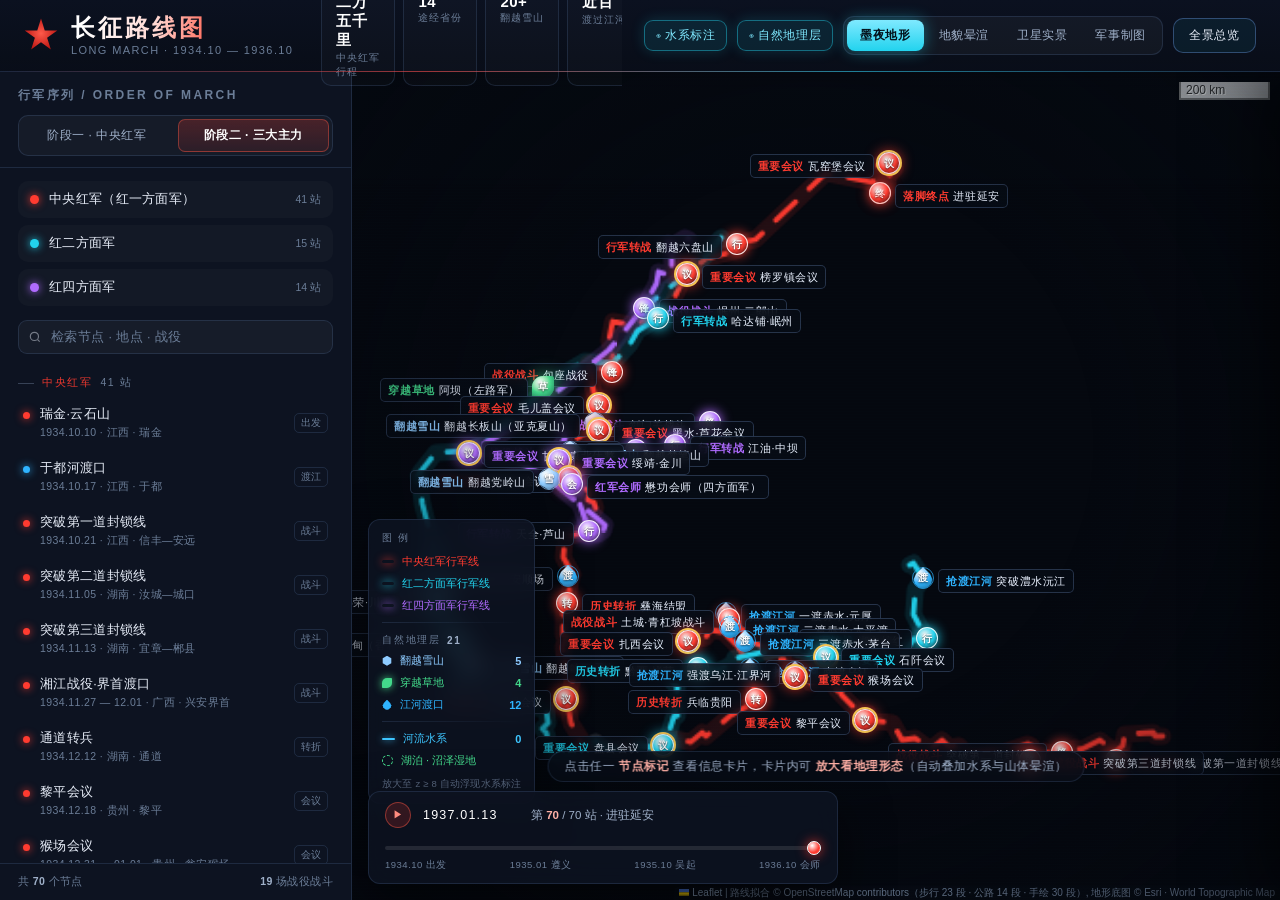
==== index.html @ 1a01e7fc "Add files via upload" ====
<!DOCTYPE html>
<html lang="zh-CN">
<head>
<meta charset="UTF-8">
<meta name="viewport" content="width=device-width, initial-scale=1.0">
<title>长征路线图 · 1934—1936</title>
<link rel="stylesheet" href="assets/vendor/leaflet/leaflet.css">
<link rel="stylesheet" href="assets/css/style.css">
</head>
<body>

<div id="app">

  <!-- ============ 顶栏 ============ -->
  <header class="topbar">
    <div class="brand">
      <div class="star"></div>
      <div>
        <h1>长征路线图</h1>
        <p>LONG MARCH · 1934.10 — 1936.10</p>
      </div>
    </div>

    <div class="hstats">
      <div class="hstat"><b>二万五千里</b><span>中央红军行程</span></div>
      <div class="hstat"><b>14</b><span>途经省份</span></div>
      <div class="hstat"><b>20+</b><span>翻越雪山</span></div>
      <div class="hstat"><b>近百</b><span>渡过江河</span></div>
      <div class="hstat"><b>—</b><span>重要节点</span></div>
    </div>

    <div class="topright">
      <button class="btn-mini on" id="btnWater" title="放大到较高层级自动浮现河流、湖泊、湿地标注">水系标注</button>
      <button class="btn-mini on" id="btnGeo" title="雪山 / 草地 / 渡口 独立图层">自然地理层</button>
      <div class="basegrp">
        <button data-base="night" class="on">墨夜地形</button>
        <button data-base="relief">地貌晕渲</button>
        <button data-base="sat">卫星实景</button>
        <button data-base="natgeo">军事制图</button>
      </div>
      <button class="btn-pano" id="btnPano">全景总览</button>
    </div>
  </header>

  <!-- ============ 侧栏 ============ -->
  <aside class="side" id="side">
    <div class="side-head">
      <h2>行军序列 / ORDER OF MARCH</h2>
      <div class="phase">
        <button data-phase="1">阶段一 · 中央红军</button>
        <button data-phase="2" class="on">阶段二 · 三大主力</button>
      </div>
    </div>

    <div class="armies">
      <div class="army" data-a="c1"><span class="sw"></span><span class="nm">中央红军（红一方面军）</span><span class="ct"></span></div>
      <div class="army" data-a="c2"><span class="sw"></span><span class="nm">红二方面军</span><span class="ct"></span></div>
      <div class="army" data-a="c4"><span class="sw"></span><span class="nm">红四方面军</span><span class="ct"></span></div>
    </div>

    <div class="searchbox">
      <svg viewBox="0 0 24 24" fill="none" stroke="currentColor" stroke-width="2"><circle cx="11" cy="11" r="7"/><path d="M20 20l-3.5-3.5"/></svg>
      <input id="searchInput" type="text" placeholder="检索节点 · 地点 · 战役">
    </div>

    <div class="nodelist" id="nodelist"></div>

    <div class="side-foot">
      <span>共 <b id="totalCount">0</b> 个节点</span>
      <span><b id="battleCount">0</b> 场战役战斗</span>
    </div>
  </aside>

  <!-- ============ 地图区 ============ -->
  <main class="maparea">
    <div id="map"></div>
    <div class="map-vignette"></div>
    <div class="scan"></div>

    <div class="legend">
      <div class="lt">图 例</div>
      <div class="lr sq" style="color:#ff3b30"><i></i>中央红军行军线</div>
      <div class="lr sq" style="color:#22d3ee"><i></i>红二方面军行军线</div>
      <div class="lr sq" style="color:#b06bff"><i></i>红四方面军行军线</div>

      <div class="lg-sep"></div>
      <div class="lt lt2">自然地理层 <b id="geoTotal">0</b></div>
      <div class="lr" style="color:#8ecbff"><i class="sh-hex" style="--c:#8ecbff"></i>翻越雪山 <b id="snowCount">0</b></div>
      <div class="lr" style="color:#43d98b"><i class="sh-leaf" style="--c:#43d98b"></i>穿越草地 <b id="grassCount">0</b></div>
      <div class="lr" style="color:#2fb4ff"><i class="sh-drop" style="--c:#2fb4ff"></i>江河渡口 <b id="riverCount">0</b></div>

      <div class="lg-sep"></div>
      <div class="lr" style="color:#3ec6ff"><i class="sh-line" style="--c:#3ec6ff"></i>河流水系 <b id="waterCount">0</b></div>
      <div class="lr" style="color:#43d98b"><i class="sh-wet" style="--c:#43d98b"></i>湖泊 · 沼泽湿地</div>
      <div class="lg-note">放大至 z ≥ 8 自动浮现水系标注</div>
    </div>

    <div class="terrain-chip" id="terrainChip">
      <div class="tc-ico" id="tcIco">雪</div>
      <div class="tc-tx">
        <b id="tcTitle">地形视图</b>
        <s id="tcSub"></s>
        <s id="tcGeo" class="tc-geo"></s>
        <s id="tcWater" class="tc-water"></s>
      </div>
      <button class="tc-x" id="tcClose">返回路线全景</button>
    </div>

    <div class="hint" id="hint">点击任一 <b>节点标记</b> 查看信息卡片，卡片内可 <b>放大看地理形态</b>（自动叠加水系与山体晕渲）</div>

    <!-- 信息卡片 -->
    <section class="card" id="card"></section>

    <!-- 时间轴 -->
    <div class="timeline" id="timeline">
      <div class="tl-top">
        <button class="tl-play" id="tlPlay">▶</button>
        <span class="tl-date" id="tlDate">1934.10.10</span>
        <span class="tl-cur" id="tlCur"></span>
      </div>
      <input type="range" class="tl-range" id="tlRange" min="0" max="0" value="0" step="1">
      <div class="tl-ticks"><span>1934.10 出发</span><span>1935.01 遵义</span><span>1935.10 吴起</span><span>1936.10 会师</span></div>
    </div>
  </main>

  <!-- 加载层 -->
  <div class="loading" id="loading">
    <div class="load-in">
      <div class="load-ring"></div>
      <span>正在装载行军路线</span>
    </div>
  </div>
</div>

<script src="assets/vendor/leaflet/leaflet.js"></script>
<script src="assets/js/data.js"></script>
<script src="assets/js/geo.js"></script>
<script src="assets/js/routes-geo.js"></script>
<script src="assets/js/app.js"></script>
</body>
</html>
---- assets/vendor/leaflet/leaflet.css ----
/* required styles */

.leaflet-pane,
.leaflet-tile,
.leaflet-marker-icon,
.leaflet-marker-shadow,
.leaflet-tile-container,
.leaflet-pane > svg,
.leaflet-pane > canvas,
.leaflet-zoom-box,
.leaflet-image-layer,
.leaflet-layer {
	position: absolute;
	left: 0;
	top: 0;
	}
.leaflet-container {
	overflow: hidden;
	}
.leaflet-tile,
.leaflet-marker-icon,
.leaflet-marker-shadow {
	-webkit-user-select: none;
	   -moz-user-select: none;
	        user-select: none;
	  -webkit-user-drag: none;
	}
/* Prevents IE11 from highlighting tiles in blue */
.leaflet-tile::selection {
	background: transparent;
}
/* Safari renders non-retina tile on retina better with this, but Chrome is worse */
.leaflet-safari .leaflet-tile {
	image-rendering: -webkit-optimize-contrast;
	}
/* hack that prevents hw layers "stretching" when loading new tiles */
.leaflet-safari .leaflet-tile-container {
	width: 1600px;
	height: 1600px;
	-webkit-transform-origin: 0 0;
	}
.leaflet-marker-icon,
.leaflet-marker-shadow {
	display: block;
	}
/* .leaflet-container svg: reset svg max-width decleration shipped in Joomla! (joomla.org) 3.x */
/* .leaflet-container img: map is broken in FF if you have max-width: 100% on tiles */
.leaflet-container .leaflet-overlay-pane svg {
	max-width: none !important;
	max-height: none !important;
	}
.leaflet-container .leaflet-marker-pane img,
.leaflet-container .leaflet-shadow-pane img,
.leaflet-container .leaflet-tile-pane img,
.leaflet-container img.leaflet-image-layer,
.leaflet-container .leaflet-tile {
	max-width: none !important;
	max-height: none !important;
	width: auto;
	padding: 0;
	}

.leaflet-container img.leaflet-tile {
	/* See: https://bugs.chromium.org/p/chromium/issues/detail?id=600120 */
	mix-blend-mode: plus-lighter;
}

.leaflet-container.leaflet-touch-zoom {
	-ms-touch-action: pan-x pan-y;
	touch-action: pan-x pan-y;
	}
.leaflet-container.leaflet-touch-drag {
	-ms-touch-action: pinch-zoom;
	/* Fallback for FF which doesn't support pinch-zoom */
	touch-action: none;
	touch-action: pinch-zoom;
}
.leaflet-container.leaflet-touch-drag.leaflet-touch-zoom {
	-ms-touch-action: none;
	touch-action: none;
}
.leaflet-container {
	-webkit-tap-highlight-color: transparent;
}
.leaflet-container a {
	-webkit-tap-highlight-color: rgba(51, 181, 229, 0.4);
}
.leaflet-tile {
	filter: inherit;
	visibility: hidden;
	}
.leaflet-tile-loaded {
	visibility: inherit;
	}
.leaflet-zoom-box {
	width: 0;
	height: 0;
	-moz-box-sizing: border-box;
	     box-sizing: border-box;
	z-index: 800;
	}
/* workaround for https://bugzilla.mozilla.org/show_bug.cgi?id=888319 */
.leaflet-overlay-pane svg {
	-moz-user-select: none;
	}

.leaflet-pane         { z-index: 400; }

.leaflet-tile-pane    { z-index: 200; }
.leaflet-overlay-pane { z-index: 400; }
.leaflet-shadow-pane  { z-index: 500; }
.leaflet-marker-pane  { z-index: 600; }
.leaflet-tooltip-pane   { z-index: 650; }
.leaflet-popup-pane   { z-index: 700; }

.leaflet-map-pane canvas { z-index: 100; }
.leaflet-map-pane svg    { z-index: 200; }

.leaflet-vml-shape {
	width: 1px;
	height: 1px;
	}
.lvml {
	behavior: url(#default#VML);
	display: inline-block;
	position: absolute;
	}


/* control positioning */

.leaflet-control {
	position: relative;
	z-index: 800;
	pointer-events: visiblePainted; /* IE 9-10 doesn't have auto */
	pointer-events: auto;
	}
.leaflet-top,
.leaflet-bottom {
	position: absolute;
	z-index: 1000;
	pointer-events: none;
	}
.leaflet-top {
	top: 0;
	}
.leaflet-right {
	right: 0;
	}
.leaflet-bottom {
	bottom: 0;
	}
.leaflet-left {
	left: 0;
	}
.leaflet-control {
	float: left;
	clear: both;
	}
.leaflet-right .leaflet-control {
	float: right;
	}
.leaflet-top .leaflet-control {
	margin-top: 10px;
	}
.leaflet-bottom .leaflet-control {
	margin-bottom: 10px;
	}
.leaflet-left .leaflet-control {
	margin-left: 10px;
	}
.leaflet-right .leaflet-control {
	margin-right: 10px;
	}


/* zoom and fade animations */

.leaflet-fade-anim .leaflet-popup {
	opacity: 0;
	-webkit-transition: opacity 0.2s linear;
	   -moz-transition: opacity 0.2s linear;
	        transition: opacity 0.2s linear;
	}
.leaflet-fade-anim .leaflet-map-pane .leaflet-popup {
	opacity: 1;
	}
.leaflet-zoom-animated {
	-webkit-transform-origin: 0 0;
	    -ms-transform-origin: 0 0;
	        transform-origin: 0 0;
	}
svg.leaflet-zoom-animated {
	will-change: transform;
}

.leaflet-zoom-anim .leaflet-zoom-animated {
	-webkit-transition: -webkit-transform 0.25s cubic-bezier(0,0,0.25,1);
	   -moz-transition:    -moz-transform 0.25s cubic-bezier(0,0,0.25,1);
	        transition:         transform 0.25s cubic-bezier(0,0,0.25,1);
	}
.leaflet-zoom-anim .leaflet-tile,
.leaflet-pan-anim .leaflet-tile {
	-webkit-transition: none;
	   -moz-transition: none;
	        transition: none;
	}

.leaflet-zoom-anim .leaflet-zoom-hide {
	visibility: hidden;
	}


/* cursors */

.leaflet-interactive {
	cursor: pointer;
	}
.leaflet-grab {
	cursor: -webkit-grab;
	cursor:    -moz-grab;
	cursor:         grab;
	}
.leaflet-crosshair,
.leaflet-crosshair .leaflet-interactive {
	cursor: crosshair;
	}
.leaflet-popup-pane,
.leaflet-control {
	cursor: auto;
	}
.leaflet-dragging .leaflet-grab,
.leaflet-dragging .leaflet-grab .leaflet-interactive,
.leaflet-dragging .leaflet-marker-draggable {
	cursor: move;
	cursor: -webkit-grabbing;
	cursor:    -moz-grabbing;
	cursor:         grabbing;
	}

/* marker & overlays interactivity */
.leaflet-marker-icon,
.leaflet-marker-shadow,
.leaflet-image-layer,
.leaflet-pane > svg path,
.leaflet-tile-container {
	pointer-events: none;
	}

.leaflet-marker-icon.leaflet-interactive,
.leaflet-image-layer.leaflet-interactive,
.leaflet-pane > svg path.leaflet-interactive,
svg.leaflet-image-layer.leaflet-interactive path {
	pointer-events: visiblePainted; /* IE 9-10 doesn't have auto */
	pointer-events: auto;
	}

/* visual tweaks */

.leaflet-container {
	background: #ddd;
	outline-offset: 1px;
	}
.leaflet-container a {
	color: #0078A8;
	}
.leaflet-zoom-box {
	border: 2px dotted #38f;
	background: rgba(255,255,255,0.5);
	}


/* general typography */
.leaflet-container {
	font-family: "Helvetica Neue", Arial, Helvetica, sans-serif;
	font-size: 12px;
	font-size: 0.75rem;
	line-height: 1.5;
	}


/* general toolbar styles */

.leaflet-bar {
	box-shadow: 0 1px 5px rgba(0,0,0,0.65);
	border-radius: 4px;
	}
.leaflet-bar a {
	background-color: #fff;
	border-bottom: 1px solid #ccc;
	width: 26px;
	height: 26px;
	line-height: 26px;
	display: block;
	text-align: center;
	text-decoration: none;
	color: black;
	}
.leaflet-bar a,
.leaflet-control-layers-toggle {
	background-position: 50% 50%;
	background-repeat: no-repeat;
	display: block;
	}
.leaflet-bar a:hover,
.leaflet-bar a:focus {
	background-color: #f4f4f4;
	}
.leaflet-bar a:first-child {
	border-top-left-radius: 4px;
	border-top-right-radius: 4px;
	}
.leaflet-bar a:last-child {
	border-bottom-left-radius: 4px;
	border-bottom-right-radius: 4px;
	border-bottom: none;
	}
.leaflet-bar a.leaflet-disabled {
	cursor: default;
	background-color: #f4f4f4;
	color: #bbb;
	}

.leaflet-touch .leaflet-bar a {
	width: 30px;
	height: 30px;
	line-height: 30px;
	}
.leaflet-touch .leaflet-bar a:first-child {
	border-top-left-radius: 2px;
	border-top-right-radius: 2px;
	}
.leaflet-touch .leaflet-bar a:last-child {
	border-bottom-left-radius: 2px;
	border-bottom-right-radius: 2px;
	}

/* zoom control */

.leaflet-control-zoom-in,
.leaflet-control-zoom-out {
	font: bold 18px 'Lucida Console', Monaco, monospace;
	text-indent: 1px;
	}

.leaflet-touch .leaflet-control-zoom-in, .leaflet-touch .leaflet-control-zoom-out  {
	font-size: 22px;
	}


/* layers control */

.leaflet-control-layers {
	box-shadow: 0 1px 5px rgba(0,0,0,0.4);
	background: #fff;
	border-radius: 5px;
	}
.leaflet-control-layers-toggle {
	background-image: url(images/layers.png);
	width: 36px;
	height: 36px;
	}
.leaflet-retina .leaflet-control-layers-toggle {
	background-image: url(images/layers-2x.png);
	background-size: 26px 26px;
	}
.leaflet-touch .leaflet-control-layers-toggle {
	width: 44px;
	height: 44px;
	}
.leaflet-control-layers .leaflet-control-layers-list,
.leaflet-control-layers-expanded .leaflet-control-layers-toggle {
	display: none;
	}
.leaflet-control-layers-expanded .leaflet-control-layers-list {
	display: block;
	position: relative;
	}
.leaflet-control-layers-expanded {
	padding: 6px 10px 6px 6px;
	color: #333;
	background: #fff;
	}
.leaflet-control-layers-scrollbar {
	overflow-y: scroll;
	overflow-x: hidden;
	padding-right: 5px;
	}
.leaflet-control-layers-selector {
	margin-top: 2px;
	position: relative;
	top: 1px;
	}
.leaflet-control-layers label {
	display: block;
	font-size: 13px;
	font-size: 1.08333em;
	}
.leaflet-control-layers-separator {
	height: 0;
	border-top: 1px solid #ddd;
	margin: 5px -10px 5px -6px;
	}

/* Default icon URLs */
.leaflet-default-icon-path { /* used only in path-guessing heuristic, see L.Icon.Default */
	background-image: url(images/marker-icon.png);
	}


/* attribution and scale controls */

.leaflet-container .leaflet-control-attribution {
	background: #fff;
	background: rgba(255, 255, 255, 0.8);
	margin: 0;
	}
.leaflet-control-attribution,
.leaflet-control-scale-line {
	padding: 0 5px;
	color: #333;
	line-height: 1.4;
	}
.leaflet-control-attribution a {
	text-decoration: none;
	}
.leaflet-control-attribution a:hover,
.leaflet-control-attribution a:focus {
	text-decoration: underline;
	}
.leaflet-attribution-flag {
	display: inline !important;
	vertical-align: baseline !important;
	width: 1em;
	height: 0.6669em;
	}
.leaflet-left .leaflet-control-scale {
	margin-left: 5px;
	}
.leaflet-bottom .leaflet-control-scale {
	margin-bottom: 5px;
	}
.leaflet-control-scale-line {
	border: 2px solid #777;
	border-top: none;
	line-height: 1.1;
	padding: 2px 5px 1px;
	white-space: nowrap;
	-moz-box-sizing: border-box;
	     box-sizing: border-box;
	background: rgba(255, 255, 255, 0.8);
	text-shadow: 1px 1px #fff;
	}
.leaflet-control-scale-line:not(:first-child) {
	border-top: 2px solid #777;
	border-bottom: none;
	margin-top: -2px;
	}
.leaflet-control-scale-line:not(:first-child):not(:last-child) {
	border-bottom: 2px solid #777;
	}

.leaflet-touch .leaflet-control-attribution,
.leaflet-touch .leaflet-control-layers,
.leaflet-touch .leaflet-bar {
	box-shadow: none;
	}
.leaflet-touch .leaflet-control-layers,
.leaflet-touch .leaflet-bar {
	border: 2px solid rgba(0,0,0,0.2);
	background-clip: padding-box;
	}


/* popup */

.leaflet-popup {
	position: absolute;
	text-align: center;
	margin-bottom: 20px;
	}
.leaflet-popup-content-wrapper {
	padding: 1px;
	text-align: left;
	border-radius: 12px;
	}
.leaflet-popup-content {
	margin: 13px 24px 13px 20px;
	line-height: 1.3;
	font-size: 13px;
	font-size: 1.08333em;
	min-height: 1px;
	}
.leaflet-popup-content p {
	margin: 17px 0;
	margin: 1.3em 0;
	}
.leaflet-popup-tip-container {
	width: 40px;
	height: 20px;
	position: absolute;
	left: 50%;
	margin-top: -1px;
	margin-left: -20px;
	overflow: hidden;
	pointer-events: none;
	}
.leaflet-popup-tip {
	width: 17px;
	height: 17px;
	padding: 1px;

	margin: -10px auto 0;
	pointer-events: auto;

	-webkit-transform: rotate(45deg);
	   -moz-transform: rotate(45deg);
	    -ms-transform: rotate(45deg);
	        transform: rotate(45deg);
	}
.leaflet-popup-content-wrapper,
.leaflet-popup-tip {
	background: white;
	color: #333;
	box-shadow: 0 3px 14px rgba(0,0,0,0.4);
	}
.leaflet-container a.leaflet-popup-close-button {
	position: absolute;
	top: 0;
	right: 0;
	border: none;
	text-align: center;
	width: 24px;
	height: 24px;
	font: 16px/24px Tahoma, Verdana, sans-serif;
	color: #757575;
	text-decoration: none;
	background: transparent;
	}
.leaflet-container a.leaflet-popup-close-button:hover,
.leaflet-container a.leaflet-popup-close-button:focus {
	color: #585858;
	}
.leaflet-popup-scrolled {
	overflow: auto;
	}

.leaflet-oldie .leaflet-popup-content-wrapper {
	-ms-zoom: 1;
	}
.leaflet-oldie .leaflet-popup-tip {
	width: 24px;
	margin: 0 auto;

	-ms-filter: "progid:DXImageTransform.Microsoft.Matrix(M11=0.70710678, M12=0.70710678, M21=-0.70710678, M22=0.70710678)";
	filter: progid:DXImageTransform.Microsoft.Matrix(M11=0.70710678, M12=0.70710678, M21=-0.70710678, M22=0.70710678);
	}

.leaflet-oldie .leaflet-control-zoom,
.leaflet-oldie .leaflet-control-layers,
.leaflet-oldie .leaflet-popup-content-wrapper,
.leaflet-oldie .leaflet-popup-tip {
	border: 1px solid #999;
	}


/* div icon */

.leaflet-div-icon {
	background: #fff;
	border: 1px solid #666;
	}


/* Tooltip */
/* Base styles for the element that has a tooltip */
.leaflet-tooltip {
	position: absolute;
	padding: 6px;
	background-color: #fff;
	border: 1px solid #fff;
	border-radius: 3px;
	color: #222;
	white-space: nowrap;
	-webkit-user-select: none;
	-moz-user-select: none;
	-ms-user-select: none;
	user-select: none;
	pointer-events: none;
	box-shadow: 0 1px 3px rgba(0,0,0,0.4);
	}
.leaflet-tooltip.leaflet-interactive {
	cursor: pointer;
	pointer-events: auto;
	}
.leaflet-tooltip-top:before,
.leaflet-tooltip-bottom:before,
.leaflet-tooltip-left:before,
.leaflet-tooltip-right:before {
	position: absolute;
	pointer-events: none;
	border: 6px solid transparent;
	background: transparent;
	content: "";
	}

/* Directions */

.leaflet-tooltip-bottom {
	margin-top: 6px;
}
.leaflet-tooltip-top {
	margin-top: -6px;
}
.leaflet-tooltip-bottom:before,
.leaflet-tooltip-top:before {
	left: 50%;
	margin-left: -6px;
	}
.leaflet-tooltip-top:before {
	bottom: 0;
	margin-bottom: -12px;
	border-top-color: #fff;
	}
.leaflet-tooltip-bottom:before {
	top: 0;
	margin-top: -12px;
	margin-left: -6px;
	border-bottom-color: #fff;
	}
.leaflet-tooltip-left {
	margin-left: -6px;
}
.leaflet-tooltip-right {
	margin-left: 6px;
}
.leaflet-tooltip-left:before,
.leaflet-tooltip-right:before {
	top: 50%;
	margin-top: -6px;
	}
.leaflet-tooltip-left:before {
	right: 0;
	margin-right: -12px;
	border-left-color: #fff;
	}
.leaflet-tooltip-right:before {
	left: 0;
	margin-left: -12px;
	border-right-color: #fff;
	}

/* Printing */

@media print {
	/* Prevent printers from removing background-images of controls. */
	.leaflet-control {
		-webkit-print-color-adjust: exact;
		print-color-adjust: exact;
		}
	}
---- assets/css/style.css ----
/* =========================================================
   长征路线图 · 指挥台样式
   ========================================================= */
:root{
  --bg:#070a12;
  --bg2:#0b1020;
  --panel:rgba(13,19,33,.86);
  --panel-solid:#0d1321;
  --line:rgba(120,160,220,.16);
  --line-strong:rgba(120,170,255,.34);
  --txt:#e8eef9;
  --txt2:#9fb0c9;
  --txt3:#6b7d97;
  --red:#ff3b30;
  --cyan:#22d3ee;
  --purple:#b06bff;
  --gold:#f5c451;
  --snow:#8fd6ff;
  --grass:#5fd39b;
  --r:14px;
  --shadow:0 18px 50px rgba(0,0,0,.55);
  --ui:"PingFang SC","Microsoft YaHei","Hiragino Sans GB",-apple-system,sans-serif;
  --serif:"Songti SC","Source Han Serif SC","Noto Serif CJK SC","STZhongsong","SimSun",serif;
}

*{box-sizing:border-box;margin:0;padding:0}
html,body{height:100%}
body{
  background:var(--bg);color:var(--txt);font-family:var(--ui);
  overflow:hidden;-webkit-font-smoothing:antialiased;
}
button{font-family:inherit;color:inherit;background:none;border:0;cursor:pointer}
::-webkit-scrollbar{width:6px;height:6px}
::-webkit-scrollbar-thumb{background:rgba(120,170,255,.24);border-radius:3px}
::-webkit-scrollbar-track{background:transparent}

/* ---------- 布局 ---------- */
#app{
  height:100vh;display:grid;
  grid-template-columns:352px 1fr;
  grid-template-rows:72px 1fr;
  grid-template-areas:"top top" "side map";
  position:relative;
}

/* ---------- 顶栏 ---------- */
.topbar{
  grid-area:top;display:flex;align-items:center;gap:22px;
  padding:0 24px;background:linear-gradient(180deg,#0b1120 0%,rgba(9,14,25,.94) 100%);
  border-bottom:1px solid var(--line);position:relative;z-index:900;
}
.topbar::after{
  content:"";position:absolute;left:0;right:0;bottom:-1px;height:1px;
  background:linear-gradient(90deg,transparent,rgba(255,59,48,.55),rgba(34,211,238,.5),transparent);
}
.brand{display:flex;align-items:center;gap:13px;flex:0 0 auto}
.star{
  width:34px;height:34px;flex:0 0 auto;position:relative;display:grid;place-items:center;
  background:radial-gradient(circle at 50% 45%,#ff5a4a,#c11d18 62%,#7c0f10);
  clip-path:polygon(50% 0,61% 35%,98% 35%,68% 57%,79% 91%,50% 70%,21% 91%,32% 57%,2% 35%,39% 35%);
  filter:drop-shadow(0 0 10px rgba(255,59,48,.65));
  animation:breathe 3.6s ease-in-out infinite;
}
@keyframes breathe{0%,100%{filter:drop-shadow(0 0 6px rgba(255,59,48,.5))}50%{filter:drop-shadow(0 0 16px rgba(255,80,60,.95))}}
.brand h1{
  font-family:var(--serif);font-size:24px;font-weight:700;letter-spacing:3px;line-height:1.1;
  background:linear-gradient(96deg,#fff 6%,#ffd9d3 38%,#ff6b5b 62%,#ffb9a8 92%);
  -webkit-background-clip:text;background-clip:text;-webkit-text-fill-color:transparent;
}
.brand p{font-size:11px;color:var(--txt3);letter-spacing:1.4px;margin-top:3px}

.hstats{display:flex;gap:8px;margin-left:6px;flex:1 1 auto;overflow:hidden}
.hstat{
  display:flex;flex-direction:column;gap:1px;padding:6px 14px;min-width:74px;
  border:1px solid var(--line);border-radius:10px;background:rgba(255,255,255,.018);
  position:relative;overflow:hidden;
}
.hstat b{font-size:15px;font-weight:700;letter-spacing:.5px;color:#fff;font-variant-numeric:tabular-nums}
.hstat span{font-size:10px;color:var(--txt3);letter-spacing:.8px}
.hstat::before{
  content:"";position:absolute;inset:0;background:linear-gradient(100deg,transparent 20%,rgba(120,190,255,.14) 50%,transparent 80%);
  transform:translateX(-120%);animation:sweep 6s ease-in-out infinite;
}
@keyframes sweep{0%,60%{transform:translateX(-120%)}100%{transform:translateX(120%)}}

.topright{display:flex;align-items:center;gap:10px;flex:0 0 auto}
.basegrp{display:flex;padding:3px;background:rgba(255,255,255,.04);border:1px solid var(--line);border-radius:11px;gap:2px}
.basegrp button{
  padding:7px 13px;font-size:12px;color:var(--txt2);border-radius:8px;letter-spacing:.6px;
  transition:.22s;
}
.basegrp button:hover{color:#fff;background:rgba(255,255,255,.06)}
.basegrp button.on{
  color:#04121c;font-weight:700;
  background:linear-gradient(180deg,#7fe9ff,#22d3ee);
  box-shadow:0 0 16px rgba(34,211,238,.45);
}
.btn-pano{
  padding:8px 15px;font-size:12px;letter-spacing:.8px;color:var(--txt);
  border:1px solid var(--line-strong);border-radius:10px;background:rgba(34,211,238,.07);
  transition:.22s;white-space:nowrap;
}
.btn-pano:hover{background:rgba(34,211,238,.18);box-shadow:0 0 18px rgba(34,211,238,.3)}

/* ---------- 侧栏 ---------- */
.side{
  grid-area:side;background:var(--panel-solid);border-right:1px solid var(--line);
  display:flex;flex-direction:column;min-height:0;position:relative;z-index:800;
}
.side-head{padding:15px 18px 11px;border-bottom:1px solid var(--line)}
.side-head h2{font-size:12px;letter-spacing:2.4px;color:var(--txt3);font-weight:600;text-transform:uppercase}
.phase{
  display:flex;gap:6px;margin-top:11px;padding:3px;background:rgba(255,255,255,.035);
  border:1px solid var(--line);border-radius:10px;
}
.phase button{
  flex:1;padding:7px 0;font-size:12px;color:var(--txt2);border-radius:7px;transition:.2s;letter-spacing:.5px;
}
.phase button.on{background:linear-gradient(180deg,rgba(255,59,48,.22),rgba(255,59,48,.1));color:#fff;border:1px solid rgba(255,90,70,.4);font-weight:600}
.armies{padding:13px 18px 4px;display:flex;flex-direction:column;gap:7px}
.army{
  display:flex;align-items:center;gap:10px;padding:9px 11px;border-radius:10px;cursor:pointer;
  border:1px solid transparent;background:rgba(255,255,255,.022);transition:.2s;
}
.army:hover{background:rgba(255,255,255,.05)}
.army .sw{width:9px;height:9px;border-radius:50%;flex:0 0 auto;background:var(--c);box-shadow:0 0 9px var(--c)}
.army .nm{font-size:12.5px;flex:1;letter-spacing:.3px;transition:.2s}
.army .ct{font-size:10.5px;color:var(--txt3);font-variant-numeric:tabular-nums}
.army.off{opacity:.38}
.army.off .nm{text-decoration:line-through;text-decoration-color:rgba(255,255,255,.35)}
.army[data-a="c1"]{--c:var(--red)}
.army[data-a="c2"]{--c:var(--cyan)}
.army[data-a="c4"]{--c:var(--purple)}

.searchbox{margin:10px 18px 4px;position:relative}
.searchbox input{
  width:100%;padding:9px 12px 9px 32px;font-size:12.5px;color:var(--txt);
  background:rgba(255,255,255,.04);border:1px solid var(--line);border-radius:9px;outline:none;font-family:inherit;
  transition:.2s;letter-spacing:.4px;
}
.searchbox input:focus{border-color:rgba(34,211,238,.55);box-shadow:0 0 0 3px rgba(34,211,238,.1)}
.searchbox input::placeholder{color:var(--txt3)}
.searchbox svg{position:absolute;left:10px;top:50%;transform:translateY(-50%);width:14px;height:14px;opacity:.45}

.nodelist{flex:1;overflow-y:auto;padding:8px 12px 16px;min-height:0}
.nl-group{margin-bottom:6px}
.nl-gt{
  display:flex;align-items:center;gap:8px;padding:10px 6px 6px;font-size:10.5px;letter-spacing:1.6px;color:var(--txt3);
}
.nl-gt i{width:16px;height:1px;background:currentColor;opacity:.45;display:block}
.nl-gt em{font-style:normal;color:var(--c,#fff);opacity:.9}
.ni{
  display:flex;gap:10px;padding:9px 10px;border-radius:9px;cursor:pointer;position:relative;
  transition:.16s;border:1px solid transparent;
}
.ni:hover{background:rgba(255,255,255,.05)}
.ni.on{background:rgba(255,59,48,.12);border-color:rgba(255,90,70,.4)}
.ni.dim{opacity:.3}
.ni .dot{
  width:7px;height:7px;border-radius:50%;margin-top:6px;flex:0 0 auto;
  background:var(--c);box-shadow:0 0 8px var(--c);
}
.ni .tx{flex:1;min-width:0}
.ni .tx b{display:block;font-size:12.5px;font-weight:500;letter-spacing:.3px;white-space:nowrap;overflow:hidden;text-overflow:ellipsis}
.ni .tx s{
  display:block;font-size:10.5px;color:var(--txt3);text-decoration:none;margin-top:3px;
  font-variant-numeric:tabular-nums;letter-spacing:.4px;
}
.ni .tp{font-size:10px;color:var(--txt3);align-self:center;padding:2px 6px;border:1px solid var(--line);border-radius:5px}
.side-foot{
  padding:11px 18px;border-top:1px solid var(--line);font-size:10.5px;color:var(--txt3);
  display:flex;justify-content:space-between;letter-spacing:.4px;
}
.side-foot b{color:var(--txt2);font-weight:600}

/* ---------- 地图 ---------- */
.maparea{grid-area:map;position:relative;min-width:0;overflow:hidden;background:#05080f}
#map{position:absolute;inset:0;background:#05080f;z-index:1}
.map-vignette{
  position:absolute;inset:0;z-index:400;pointer-events:none;
  background:radial-gradient(ellipse at 50% 45%,transparent 42%,rgba(4,7,14,.55) 100%);
}
.scan{
  position:absolute;inset:0;z-index:401;pointer-events:none;opacity:.5;
  background:repeating-linear-gradient(180deg,rgba(120,190,255,.045) 0 1px,transparent 1px 3px);
  mix-blend-mode:overlay;
}
.scan::after{
  content:"";position:absolute;left:0;right:0;height:120px;
  background:linear-gradient(180deg,transparent,rgba(34,211,238,.09),transparent);
  animation:scanmove 9s linear infinite;
}
@keyframes scanmove{0%{top:-140px}100%{top:100%}}

/* 底图暗色化 */
.leaflet-tile-pane.darken .leaflet-tile{
  filter:invert(1) hue-rotate(178deg) saturate(.55) brightness(.82) contrast(1.05);
}
.leaflet-tile-pane.topo-light .leaflet-tile{filter:saturate(.9) contrast(1.02)}
.leaflet-tile-pane.satboost .leaflet-tile{filter:brightness(1.22) contrast(1.08) saturate(1.1)}
.leaflet-control-attribution{
  background:rgba(8,12,20,.72)!important;color:#7b8ea8!important;font-size:10px!important;
  border-radius:6px 0 0 0;
}
.leaflet-control-attribution a{color:#8fa6c2!important}
.leaflet-control-zoom{display:none}

/* ---------- 标记 ---------- */
.mk{position:relative;width:0;height:0;--c:#ff3b30}
.mk-core{
  position:absolute;left:-11px;top:-11px;width:22px;height:22px;border-radius:50%;
  background:radial-gradient(circle at 38% 32%,rgba(255,255,255,.95),var(--c) 52%,rgba(0,0,0,.55) 100%);
  border:1.5px solid rgba(255,255,255,.85);
  box-shadow:0 0 12px var(--c),0 2px 6px rgba(0,0,0,.6);
  display:grid;place-items:center;font-size:10px;font-weight:700;color:#fff;
  text-shadow:0 1px 2px rgba(0,0,0,.75);transition:transform .22s,box-shadow .22s;
}
.mk-halo{
  position:absolute;left:-11px;top:-11px;width:22px;height:22px;border-radius:50%;
  border:1px solid var(--c);opacity:.85;animation:pulse 2.4s ease-out infinite;
}
@keyframes pulse{
  0%{transform:scale(1);opacity:.8}
  70%{transform:scale(2.6);opacity:0}
  100%{transform:scale(2.6);opacity:0}
}
.mk.star .mk-core{width:26px;height:26px;left:-13px;top:-13px;font-size:11px;border-width:2px;
  box-shadow:0 0 20px var(--c),0 0 40px rgba(255,59,48,.35),0 2px 8px rgba(0,0,0,.7)}
.mk.star .mk-halo{width:26px;height:26px;left:-13px;top:-13px;animation-duration:1.9s}
.mk-label{
  position:absolute;left:15px;top:-9px;white-space:nowrap;font-size:11px;letter-spacing:.6px;
  color:#eaf2ff;background:rgba(8,13,23,.82);border:1px solid rgba(140,180,240,.24);
  padding:2.5px 7px;border-radius:5px;opacity:0;transform:translateX(-5px);transition:.2s;
  pointer-events:none;backdrop-filter:blur(4px);
}
.mk-label b{color:var(--c);font-weight:600;margin-right:4px}
.mk.show-label .mk-label{opacity:1;transform:translateX(0)}
.mk.alt .mk-label{left:auto;right:15px;transform:translateX(5px)}
.mk.alt.show-label .mk-label,.mk.alt:hover .mk-label{transform:translateX(0)}
.mk:hover .mk-core{transform:scale(1.28);box-shadow:0 0 22px var(--c),0 0 46px var(--c)}
.mk:hover .mk-label{opacity:1;transform:translateX(0)}
.mk.active .mk-core{transform:scale(1.34);box-shadow:0 0 0 3px rgba(255,255,255,.22),0 0 26px var(--c)}
.mk.active .mk-halo{border-width:2px;animation-duration:1.2s}
.mk.faded{opacity:.22;filter:grayscale(.7)}
.mk.faded .mk-halo{animation:none;opacity:0}
.mk.minor-hidden{opacity:0;pointer-events:none;transform:scale(.35);transition:opacity .3s,transform .3s}

/* ---------- 行军线流动 ---------- */
@keyframes flowline{to{stroke-dashoffset:-48}}
.route-flow{
  stroke-dasharray:14 10;
  animation:flowline 1.7s linear infinite;
}

/* 行军前锋游标 */
.ph{position:relative;width:0;height:0}
.ph-dot{
  position:absolute;left:-5px;top:-5px;width:10px;height:10px;border-radius:50%;
  background:radial-gradient(circle at 35% 30%,#fff,#ff3b30 65%);
  box-shadow:0 0 14px #ff3b30,0 0 30px rgba(255,59,48,.7);
}
.ph-ring{
  position:absolute;left:-11px;top:-11px;width:22px;height:22px;border-radius:50%;
  border:1.5px solid rgba(255,120,100,.9);animation:pulse 1.6s ease-out infinite;
}

/* 雪山 / 草地节点环 */
.mk.t-snow .mk-core{box-shadow:0 0 0 2px #9fe0ff,0 0 14px var(--c),0 2px 6px rgba(0,0,0,.6)}
.mk.t-grass .mk-core{box-shadow:0 0 0 2px #5fd39b,0 0 14px var(--c),0 2px 6px rgba(0,0,0,.6)}
.mk.t-meet .mk-core{box-shadow:0 0 0 2px #f5c451,0 0 14px var(--c),0 2px 6px rgba(0,0,0,.6)}
.mk-wrap,.ph-wrap{background:none;border:0}
.mk{animation:dropIn .55s cubic-bezier(.2,1.4,.4,1) both}
@keyframes dropIn{from{opacity:0;transform:translateY(-14px) scale(.6)}to{opacity:1;transform:none}}

/* ---------- 图例 ---------- */
.legend{
  position:absolute;left:16px;bottom:96px;z-index:500;
  background:var(--panel);border:1px solid var(--line);border-radius:12px;
  padding:11px 13px;backdrop-filter:blur(12px);box-shadow:var(--shadow);
  display:flex;flex-direction:column;gap:7px;min-width:132px;
}
.legend .lt{font-size:10px;letter-spacing:1.8px;color:var(--txt3);margin-bottom:2px}
.legend .lr{display:flex;align-items:center;gap:8px;font-size:11px;color:var(--txt2)}
.legend .lr i{width:8px;height:8px;border-radius:50%;display:block}
.legend .lr.sq i{border-radius:2px;width:12px;height:3px;box-shadow:0 0 8px currentColor}

/* 地形视图浮条 */
.terrain-chip{
  position:absolute;left:50%;top:16px;transform:translate(-50%,-24px);z-index:600;
  display:flex;align-items:center;gap:14px;padding:10px 12px 10px 16px;border-radius:12px;
  background:linear-gradient(120deg,rgba(10,42,58,.94),rgba(12,20,34,.94));
  border:1px solid rgba(34,211,238,.42);box-shadow:0 0 34px rgba(34,211,238,.22),var(--shadow);
  backdrop-filter:blur(14px);opacity:0;pointer-events:none;transition:.32s cubic-bezier(.2,.8,.3,1);
  max-width:min(680px,86%);
}
.terrain-chip.on{opacity:1;transform:translate(-50%,0);pointer-events:auto}
.tc-ico{
  width:34px;height:34px;border-radius:9px;display:grid;place-items:center;font-size:15px;
  background:radial-gradient(circle at 40% 30%,#6ee7f9,#0891b2);color:#031018;font-weight:800;flex:0 0 auto;
}
.tc-tx{flex:1;min-width:0}
.tc-tx b{display:block;font-size:13px;letter-spacing:.6px}
.tc-tx s{display:block;text-decoration:none;font-size:11px;color:#8fb6c9;margin-top:3px;letter-spacing:.3px}
.tc-x{
  padding:6px 11px;font-size:11px;border:1px solid rgba(34,211,238,.45);border-radius:7px;
  color:#a5f3fc;white-space:nowrap;transition:.2s;
}
.tc-x:hover{background:rgba(34,211,238,.18);color:#fff}

/* ---------- 信息卡片 ---------- */
.card{
  position:absolute;right:0;top:0;bottom:0;width:426px;z-index:700;
  background:linear-gradient(200deg,rgba(14,21,36,.97),rgba(9,13,23,.99));
  border-left:1px solid var(--line-strong);box-shadow:-24px 0 60px rgba(0,0,0,.6);
  transform:translateX(102%);transition:transform .42s cubic-bezier(.16,.9,.3,1);
  display:flex;flex-direction:column;backdrop-filter:blur(18px);
}
.card.on{transform:translateX(0)}
.card::before{
  content:"";position:absolute;left:0;top:0;bottom:0;width:2px;
  background:linear-gradient(180deg,transparent,var(--ac,#ff3b30),transparent);
  opacity:.85;
}
.card-head{padding:18px 20px 14px;position:relative;border-bottom:1px solid var(--line)}
.card-head .ribbon{
  display:inline-flex;align-items:center;gap:6px;font-size:10.5px;letter-spacing:1.4px;
  padding:3.5px 9px;border-radius:5px;margin-bottom:10px;
  background:color-mix(in srgb,var(--ac) 16%,transparent);
  border:1px solid color-mix(in srgb,var(--ac) 42%,transparent);
  color:var(--ac);
}
.card-head h3{
  font-family:var(--serif);font-size:25px;line-height:1.25;letter-spacing:1.5px;font-weight:700;
  color:#fff;
}
.card-head .when{
  margin-top:8px;font-size:12px;color:var(--gold);letter-spacing:1px;font-variant-numeric:tabular-nums;
  display:flex;align-items:center;gap:8px;
}
.card-head .when::before{content:"";width:16px;height:1px;background:var(--gold);opacity:.6}
.card-close{
  position:absolute;right:14px;top:14px;width:28px;height:28px;border-radius:8px;
  display:grid;place-items:center;color:var(--txt3);border:1px solid var(--line);transition:.2s;font-size:15px;
}
.card-close:hover{color:#fff;border-color:var(--line-strong);background:rgba(255,255,255,.06)}

.card-body{flex:1;overflow-y:auto;padding:16px 20px 8px;min-height:0}
.meta-grid{display:grid;grid-template-columns:1fr 1fr;gap:8px;margin-bottom:14px}
.meta{
  padding:8px 10px;border-radius:9px;background:rgba(255,255,255,.03);border:1px solid var(--line);
}
.meta span{display:block;font-size:10px;letter-spacing:1.1px;color:var(--txt3);margin-bottom:3px}
.meta b{font-size:12px;font-weight:500;color:#dbe6f7;letter-spacing:.3px}
.meta.wide{grid-column:span 2}
.meta.code b{font-family:ui-monospace,Menlo,Consolas,monospace;font-size:11.5px;color:#8fe3ff;letter-spacing:0}

.sec{margin-bottom:15px}
.sec h4{
  font-size:11px;letter-spacing:2px;color:var(--txt3);font-weight:600;margin-bottom:8px;
  display:flex;align-items:center;gap:8px;
}
.sec h4::after{content:"";flex:1;height:1px;background:linear-gradient(90deg,var(--line),transparent)}
.sec p{font-size:12.8px;line-height:1.92;color:#c6d3e6;letter-spacing:.3px;text-align:justify}
.sec p em{font-style:normal;color:#fff;font-weight:600}
.sec.signif p{color:#e6d5a8}
.sec.signif p::before{
  content:"※";color:var(--gold);margin-right:5px;opacity:.8;
}

.battle{
  border-radius:11px;overflow:hidden;border:1px solid rgba(255,90,70,.24);
  background:linear-gradient(170deg,rgba(255,59,48,.075),rgba(255,59,48,.02));
}
.battle-hd{
  display:flex;align-items:center;gap:8px;padding:9px 12px;font-size:11px;letter-spacing:1.6px;
  color:#ff9d92;background:rgba(255,59,48,.1);border-bottom:1px solid rgba(255,90,70,.22);
}
.battle-hd i{width:5px;height:5px;border-radius:50%;background:#ff5a4a;box-shadow:0 0 8px #ff5a4a}
.brow{display:flex;gap:10px;padding:8px 12px;border-bottom:1px solid rgba(255,255,255,.045);font-size:12px;line-height:1.72}
.brow:last-child{border-bottom:0}
.brow span{
  flex:0 0 52px;color:#8b9cb5;font-size:10.5px;letter-spacing:1px;padding-top:2px;
}
.brow p{flex:1;color:#d3ddec;margin:0;text-align:justify}
.brow.res p{color:#a9f0c4}

.card-foot{
  padding:12px 20px 16px;border-top:1px solid var(--line);
  display:flex;align-items:center;gap:8px;background:rgba(6,10,18,.5);
}
.nav-b{
  width:36px;height:36px;flex:0 0 auto;border-radius:9px;border:1px solid var(--line);
  display:grid;place-items:center;color:var(--txt2);transition:.2s;
}
.nav-b:hover{color:#fff;border-color:var(--line-strong);background:rgba(255,255,255,.06)}
.nav-b:disabled{opacity:.28;cursor:not-allowed}
.btn-terrain{
  flex:1;height:36px;border-radius:9px;font-size:12.5px;letter-spacing:1.2px;font-weight:600;
  background:linear-gradient(120deg,#0891b2,#22d3ee);color:#031018;transition:.24s;
  display:flex;align-items:center;justify-content:center;gap:7px;position:relative;overflow:hidden;
}
.btn-terrain:hover{box-shadow:0 0 24px rgba(34,211,238,.55);transform:translateY(-1px)}
.btn-terrain::after{
  content:"";position:absolute;inset:0;
  background:linear-gradient(100deg,transparent 30%,rgba(255,255,255,.45) 50%,transparent 70%);
  transform:translateX(-130%);
}
.btn-terrain:hover::after{animation:shine .8s ease}
@keyframes shine{to{transform:translateX(130%)}}
.btn-terrain.active{background:linear-gradient(120deg,#f5c451,#ff9d2e);color:#20160a}

/* ---------- 时间轴 ---------- */
.timeline{
  position:absolute;left:16px;right:442px;bottom:16px;z-index:500;
  background:var(--panel);border:1px solid var(--line);border-radius:12px;
  padding:10px 16px 11px;backdrop-filter:blur(14px);box-shadow:var(--shadow);
  transition:right .42s cubic-bezier(.16,.9,.3,1);
}
.card.on ~ .timeline{right:452px}
.tl-top{display:flex;align-items:center;gap:12px;margin-bottom:8px}
.tl-play{
  width:26px;height:26px;border-radius:50%;background:rgba(255,59,48,.16);
  border:1px solid rgba(255,90,70,.45);display:grid;place-items:center;color:#ff8b7f;font-size:10px;
  transition:.2s;flex:0 0 auto;
}
.tl-play:hover{background:rgba(255,59,48,.3);color:#fff}
.tl-date{font-size:12.5px;color:#fff;letter-spacing:1.2px;font-variant-numeric:tabular-nums;min-width:96px}
.tl-cur{font-size:11.5px;color:var(--txt2);flex:1;white-space:nowrap;overflow:hidden;text-overflow:ellipsis}
.tl-cur b{color:#ffb0a6;font-weight:600}
.tl-range{width:100%;-webkit-appearance:none;height:4px;border-radius:2px;background:rgba(255,255,255,.1);outline:none;cursor:pointer}
.tl-range::-webkit-slider-thumb{
  -webkit-appearance:none;width:14px;height:14px;border-radius:50%;
  background:radial-gradient(circle at 35% 30%,#fff,#ff3b30 60%);
  box-shadow:0 0 12px rgba(255,59,48,.8);cursor:grab;border:1.5px solid #fff;
}
.tl-ticks{display:flex;justify-content:space-between;font-size:9.5px;color:var(--txt3);margin-top:5px;letter-spacing:.5px}

/* ---------- 提示与加载 ---------- */
.hint{
  position:absolute;left:50%;bottom:118px;transform:translateX(-50%);z-index:500;
  font-size:11.5px;color:var(--txt2);background:rgba(8,13,23,.8);
  border:1px solid var(--line);border-radius:20px;padding:7px 16px;letter-spacing:.6px;
  backdrop-filter:blur(8px);transition:.3s;white-space:nowrap;
}
.hint b{color:#ffb0a6}
.hint.hide{opacity:0;transform:translate(-50%,10px);pointer-events:none}

.loading{
  position:absolute;inset:0;z-index:1000;background:#070a12;display:grid;place-items:center;
  transition:opacity .5s;
}
.loading.out{opacity:0;pointer-events:none}
.load-in{display:flex;flex-direction:column;align-items:center;gap:16px}
.load-ring{
  width:44px;height:44px;border-radius:50%;border:2px solid rgba(120,170,255,.16);
  border-top-color:#ff3b30;animation:spin .9s linear infinite;
}
@keyframes spin{to{transform:rotate(360deg)}}
.load-in span{font-size:12px;letter-spacing:3px;color:var(--txt3)}

/* ---------- 响应式 ---------- */
@media (max-width:1180px){
  #app{grid-template-columns:290px 1fr}
  .card{width:380px}
  .timeline{right:16px}
  .card.on ~ .timeline{right:396px}
  .hstats .hstat:nth-child(n+4){display:none}
}
@media (max-width:900px){
  #app{grid-template-columns:1fr;grid-template-rows:64px 1fr;grid-template-areas:"top" "map"}
  .side{position:absolute;left:0;top:64px;bottom:0;width:290px;z-index:850;transform:translateX(-100%);transition:transform .3s}
  .side.open{transform:translateX(0)}
  .card{width:100%;border-left:0}
  .brand h1{font-size:19px}
  .hstats{display:none}
  .timeline{left:12px;right:12px;bottom:12px}
  .card.on ~ .timeline{right:12px;opacity:0;pointer-events:none}
  .legend{display:none}
}

/* =========================================================
   v2 增强：自然地理层 / 水系标注 / 地貌纹理
   ========================================================= */

/* ---------- 顶栏小开关 ---------- */
.btn-mini{
  padding:7px 11px;font-size:11.5px;letter-spacing:.6px;color:var(--txt3);
  border:1px solid var(--line);border-radius:9px;background:rgba(255,255,255,.02);
  transition:.2s;white-space:nowrap;
}
.btn-mini::before{content:"○ ";font-size:9px;opacity:.7}
.btn-mini.on::before{content:"◉ ";opacity:.95}
.btn-mini:hover{color:#fff;background:rgba(255,255,255,.07);border-color:var(--line-strong)}
.btn-mini.on{
  color:#7fe9ff;border-color:rgba(34,211,238,.42);background:rgba(34,211,238,.1);
  box-shadow:0 0 14px rgba(34,211,238,.18);
}

/* ---------- 图例扩展 ---------- */
.legend .lg-sep{height:1px;background:linear-gradient(90deg,var(--line),transparent);margin:2px 0}
.legend .lt.lt2{display:flex;align-items:center;gap:6px;margin:1px 0 -1px}
.legend .lt.lt2 b{color:var(--txt2);font-weight:700;font-variant-numeric:tabular-nums}
.legend .lr b{margin-left:auto;font-weight:600;font-variant-numeric:tabular-nums}
.legend .lr i.sh-hex{
  width:10px;height:10px;border-radius:0;background:var(--c);box-shadow:none;
  clip-path:polygon(50% 0,93% 25%,93% 75%,50% 100%,7% 75%,7% 25%);
}
.legend .lr i.sh-leaf{
  width:10px;height:10px;border-radius:50% 8% 50% 8%;background:var(--c);
  box-shadow:0 0 8px var(--c);
}
.legend .lr i.sh-drop{
  width:10px;height:10px;border-radius:0;background:var(--c);box-shadow:0 0 8px var(--c);
  clip-path:polygon(50% 0,82% 32%,92% 55%,88% 76%,68% 94%,50% 100%,32% 94%,12% 76%,8% 55%,18% 32%);
}
.legend .lr i.sh-line{width:13px;height:2px;border-radius:1px;background:var(--c);box-shadow:0 0 7px var(--c)}
.legend .lr i.sh-wet{
  width:11px;height:11px;border-radius:50%;border:1px dashed var(--c);
  background:transparent;box-shadow:none;
}
.legend .lg-note{
  font-size:9.5px;color:var(--txt3);letter-spacing:.2px;line-height:1.55;
  margin-top:2px;opacity:.8;max-width:150px;
}

/* ---------- 自然地理节点：六边冰晶 / 叶片 / 水滴 ---------- */
.mk.geo .mk-core{
  border:0;
  background:radial-gradient(circle at 36% 28%,#fff 0%,var(--gc) 48%,color-mix(in srgb,var(--gc) 45%,#00101c) 100%);
  filter:drop-shadow(0 0 9px color-mix(in srgb,var(--gc) 80%,transparent));
  box-shadow:none;
}
.mk.g-snow .mk-core{clip-path:polygon(50% 0,93% 25%,93% 75%,50% 100%,7% 75%,7% 25%)}
.mk.g-grass .mk-core{border-radius:50% 10% 50% 10%}
.mk.g-river .mk-core{
  border-radius:0;
  clip-path:polygon(50% 0,82% 32%,92% 55%,88% 76%,68% 94%,50% 100%,32% 94%,12% 76%,8% 55%,18% 32%);
}
.mk.geo .mk-core{font-size:9.5px}
.mk.geo .mk-halo{border-color:var(--gc);opacity:.7}
.mk.geo .mk-label b{color:var(--gc)}
.mk.geo:hover .mk-core{filter:drop-shadow(0 0 16px var(--gc)) drop-shadow(0 0 26px color-mix(in srgb,var(--gc) 60%,transparent))}
.mk.geo.active .mk-core{
  filter:drop-shadow(0 0 18px var(--gc));
  transform:scale(1.32);
}
.mk.star.geo .mk-core{filter:drop-shadow(0 0 14px var(--gc)) drop-shadow(0 0 26px color-mix(in srgb,var(--gc) 55%,transparent))}

/* 关闭自然地理层时，列表同步降权 */
body.geo-off .ni.is-geo{opacity:.34}
body.geo-off .ni.is-geo .dot{box-shadow:none}

/* ---------- 水系标注 ---------- */
.hlb-wrap{background:none;border:0}
.hlb{
  position:absolute;left:0;top:0;display:block;white-space:nowrap;
  font-family:var(--serif);font-style:italic;font-size:11.5px;letter-spacing:2.6px;
  color:#9fe6ff;pointer-events:none;
  text-shadow:0 0 7px rgba(0,16,32,.95),0 0 3px #021018,0 1px 2px rgba(0,0,0,.9);
}
.hlb.lv1{font-size:13px;letter-spacing:3.4px;color:#a8ecff}
.hlb.lv2{font-size:11.5px;color:#8fdcff;opacity:.95}
.hlb.lv3{font-size:10px;letter-spacing:1.6px;color:#79c2e6;opacity:.82}
.hlb.lake{font-style:normal;font-size:11px;letter-spacing:1.2px;color:#8fd0ff}
.hlb.wet{font-style:normal;font-size:11px;letter-spacing:1.4px;color:#84e8b6}
.hydro-line{filter:drop-shadow(0 0 3px rgba(30,150,230,.45))}
.hydro-wet{animation:wetpulse 4.6s ease-in-out infinite}
@keyframes wetpulse{0%,100%{fill-opacity:.12;stroke-opacity:.5}50%{fill-opacity:.2;stroke-opacity:.7}}

/* 关掉水系后，注记整体淡出 */
body.hydro-off .hlb-wrap{opacity:0}

/* ---------- 山体晕渲与湿地纹理 ---------- */
.leaflet-relief-pane .leaflet-tile{filter:grayscale(1) contrast(1.18) brightness(.98)}
.leaflet-relief-pane.relief-snow{mix-blend-mode:multiply;opacity:.44}
.leaflet-relief-pane.relief-grass{mix-blend-mode:multiply;opacity:.26}
.leaflet-relief-pane.relief-river{mix-blend-mode:multiply;opacity:.3}
.leaflet-tile-pane.snowboost .leaflet-tile{filter:contrast(1.14) saturate(.9) brightness(1.08)}
.leaflet-tile-pane.wetboost .leaflet-tile{filter:saturate(1.52) contrast(1.07) brightness(1.06)}

/* ---------- 地形浮条：地貌纹理行 ---------- */
.tc-tx s.tc-geo{
  display:none;margin-top:5px;font-size:10.5px;line-height:1.5;letter-spacing:.2px;
  color:#7fdcae;
}
.tc-tx s.tc-geo.on{display:block}
.tc-tx s.tc-water{
  display:none;margin-top:4px;font-size:10.5px;line-height:1.5;letter-spacing:.2px;color:#8fd0ff;
}
.tc-tx s.tc-water.on{display:block}

/* ---------- 卡片：地貌纹理块 ---------- */
.geocard{
  border:1px solid color-mix(in srgb,var(--gc) 34%,transparent);
  background:linear-gradient(160deg,color-mix(in srgb,var(--gc) 11%,transparent),transparent);
  border-radius:10px;padding:10px 12px;
}
.geocard b{display:block;font-size:12.5px;color:var(--gc);letter-spacing:.8px;margin-bottom:5px;font-weight:600}
.geocard p{font-size:12px;line-height:1.8;color:#bccbdd;margin:0;text-align:justify}
.sec.geo-sec h4{color:color-mix(in srgb,var(--gc) 70%,#8fa6c2)}
.card-head .ribbon.geo{border-color:color-mix(in srgb,var(--ac) 48%,transparent)}

@media (max-height:860px){
  .legend .lg-note{display:none}
  .legend{gap:5px;padding:9px 11px}
}
@media (max-width:1180px){
  .btn-mini{padding:6px 9px;font-size:11px}
}
@media (max-width:900px){
  .btn-mini{display:none}
}
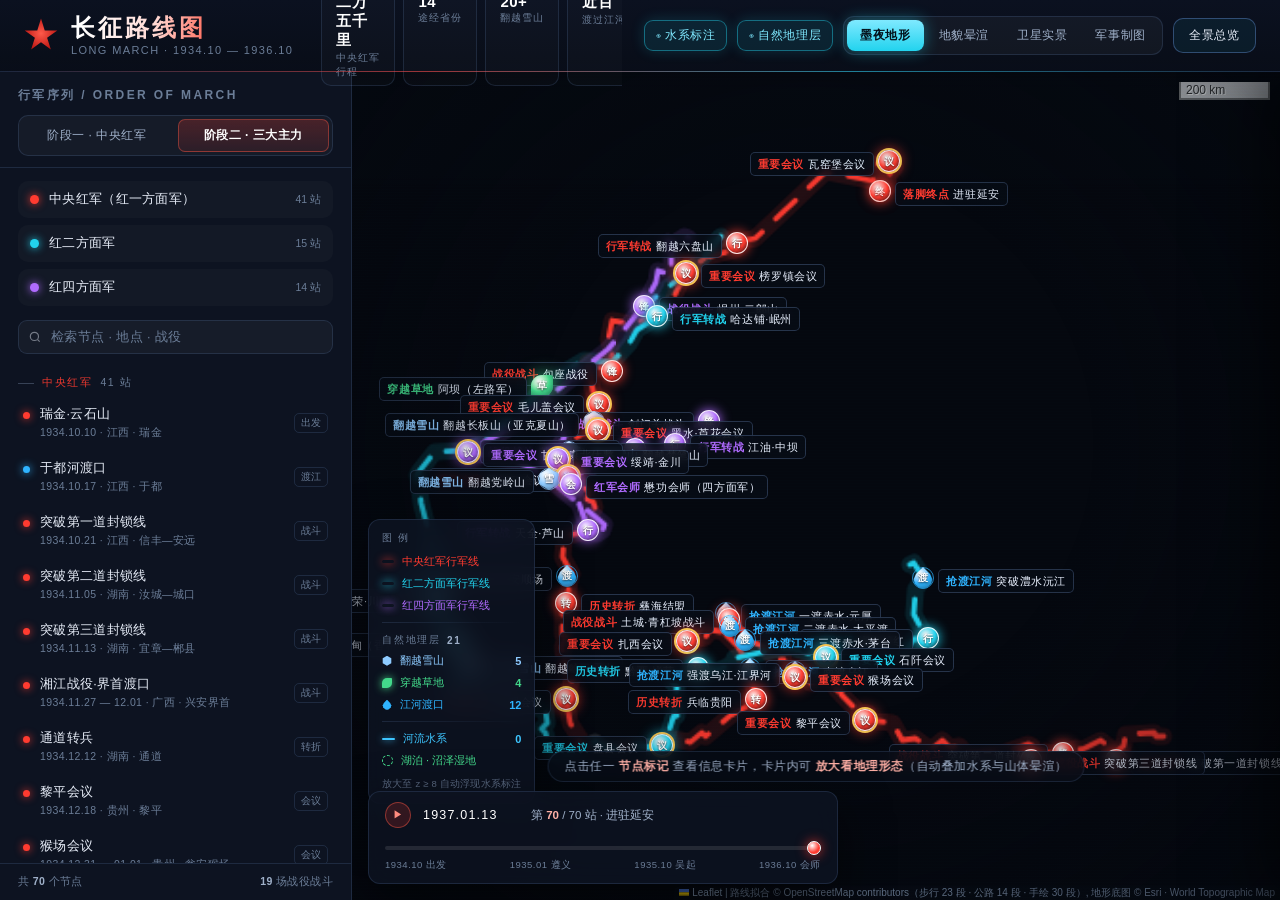
==== commit 2b9f5a48: "Add files via upload" ====
--- a/index.html
+++ b/index.html
@@ -2,8 +2,16 @@
 <html lang="zh-CN">
 <head>
 <meta charset="UTF-8">
-<meta name="viewport" content="width=device-width, initial-scale=1.0">
+<!-- 移动端关键：width=device-width + initial-scale=1.0，禁止按 980px 虚拟宽渲染 -->
+<meta name="viewport" content="width=device-width, initial-scale=1.0, viewport-fit=cover">
+<meta name="theme-color" content="#070a12">
+<meta name="format-detection" content="telephone=no,email=no,address=no">
+<meta name="mobile-web-app-capable" content="yes">
+<meta name="apple-mobile-web-app-capable" content="yes">
+<meta name="apple-mobile-web-app-status-bar-style" content="black-translucent">
+<meta name="description" content="中国工农红军长征路线地图 · 1934.10 — 1936.10 · 三大主力红军战略转移">
 <title>长征路线图 · 1934—1936</title>
+<link rel="icon" href="data:image/svg+xml,%3Csvg xmlns='http://www.w3.org/2000/svg' viewBox='0 0 32 32'%3E%3Cpath fill='%23ff3b30' d='M16 2.5 19.5 11 28.5 11.7 21.7 17.5 23.8 26.3 16 21.6 8.2 26.3 10.3 17.5 3.5 11.7 12.5 11Z'/%3E%3C/svg%3E">
 <link rel="stylesheet" href="assets/vendor/leaflet/leaflet.css">
 <link rel="stylesheet" href="assets/css/style.css">
 </head>
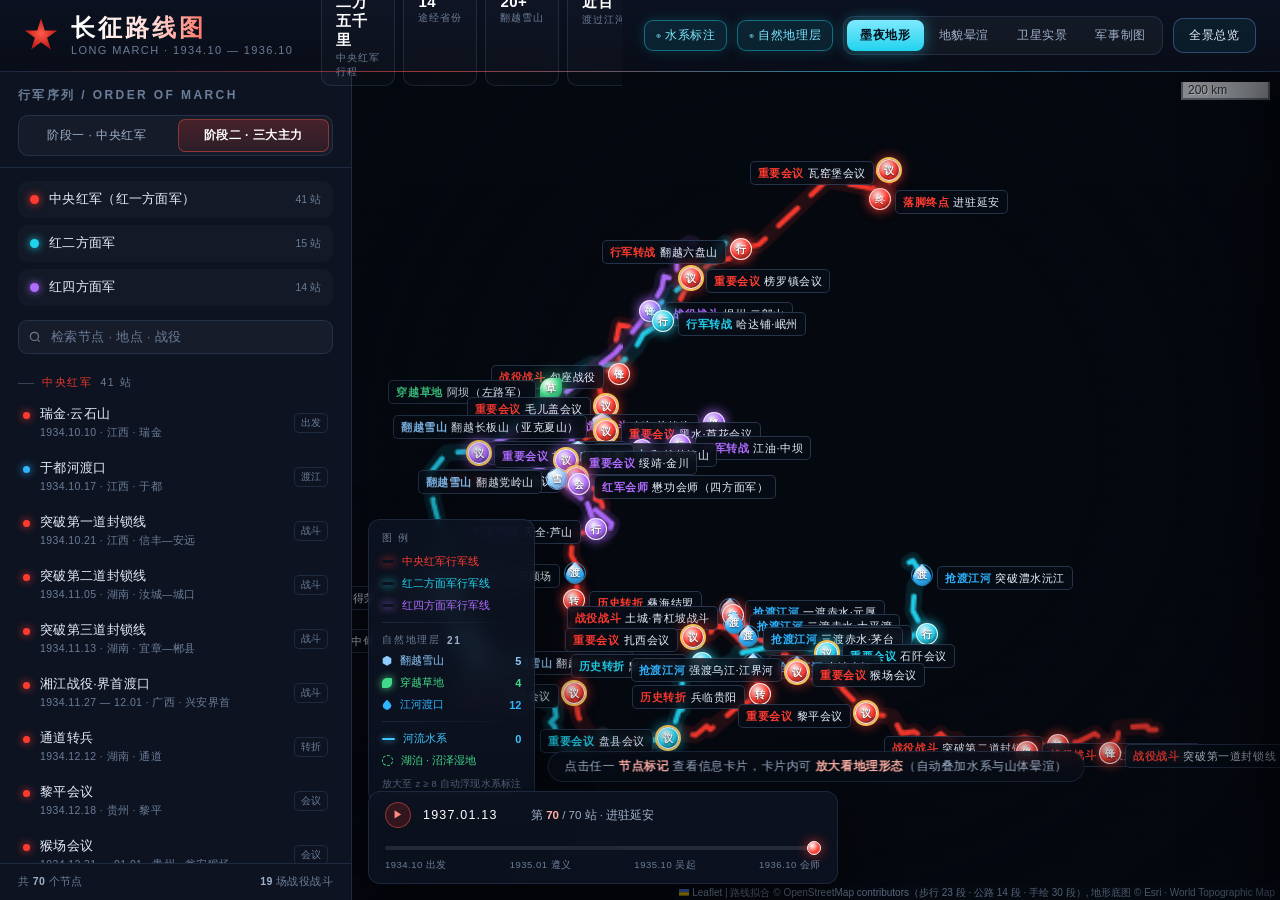
==== commit a4fc7fbb: "Add files via upload" ====
--- a/index.html
+++ b/index.html
@@ -11,6 +11,17 @@
 <meta name="apple-mobile-web-app-status-bar-style" content="black-translucent">
 <meta name="description" content="中国工农红军长征路线地图 · 1934.10 — 1936.10 · 三大主力红军战略转移">
 <title>长征路线图 · 1934—1936</title>
+<!-- 手机浏览时自动进入专用移动端页面；桌面端与平板不受影响。加 ?pc=1 可强制留在 PC 版 -->
+<script>
+(function () {
+  try {
+    if (/[?&]pc=1/.test(location.search)) return;
+    var ua = navigator.userAgent || '';
+    var isPhone = /Android|iPhone|iPod|HarmonyOS|Windows Phone|Mobile Safari|Opera Mini/i.test(ua);
+    if (isPhone) location.replace('mobile.html' + location.search + location.hash);
+  } catch (e) {}
+})();
+</script>
 <link rel="icon" href="data:image/svg+xml,%3Csvg xmlns='http://www.w3.org/2000/svg' viewBox='0 0 32 32'%3E%3Cpath fill='%23ff3b30' d='M16 2.5 19.5 11 28.5 11.7 21.7 17.5 23.8 26.3 16 21.6 8.2 26.3 10.3 17.5 3.5 11.7 12.5 11Z'/%3E%3C/svg%3E">
 <link rel="stylesheet" href="assets/vendor/leaflet/leaflet.css">
 <link rel="stylesheet" href="assets/css/style.css">
